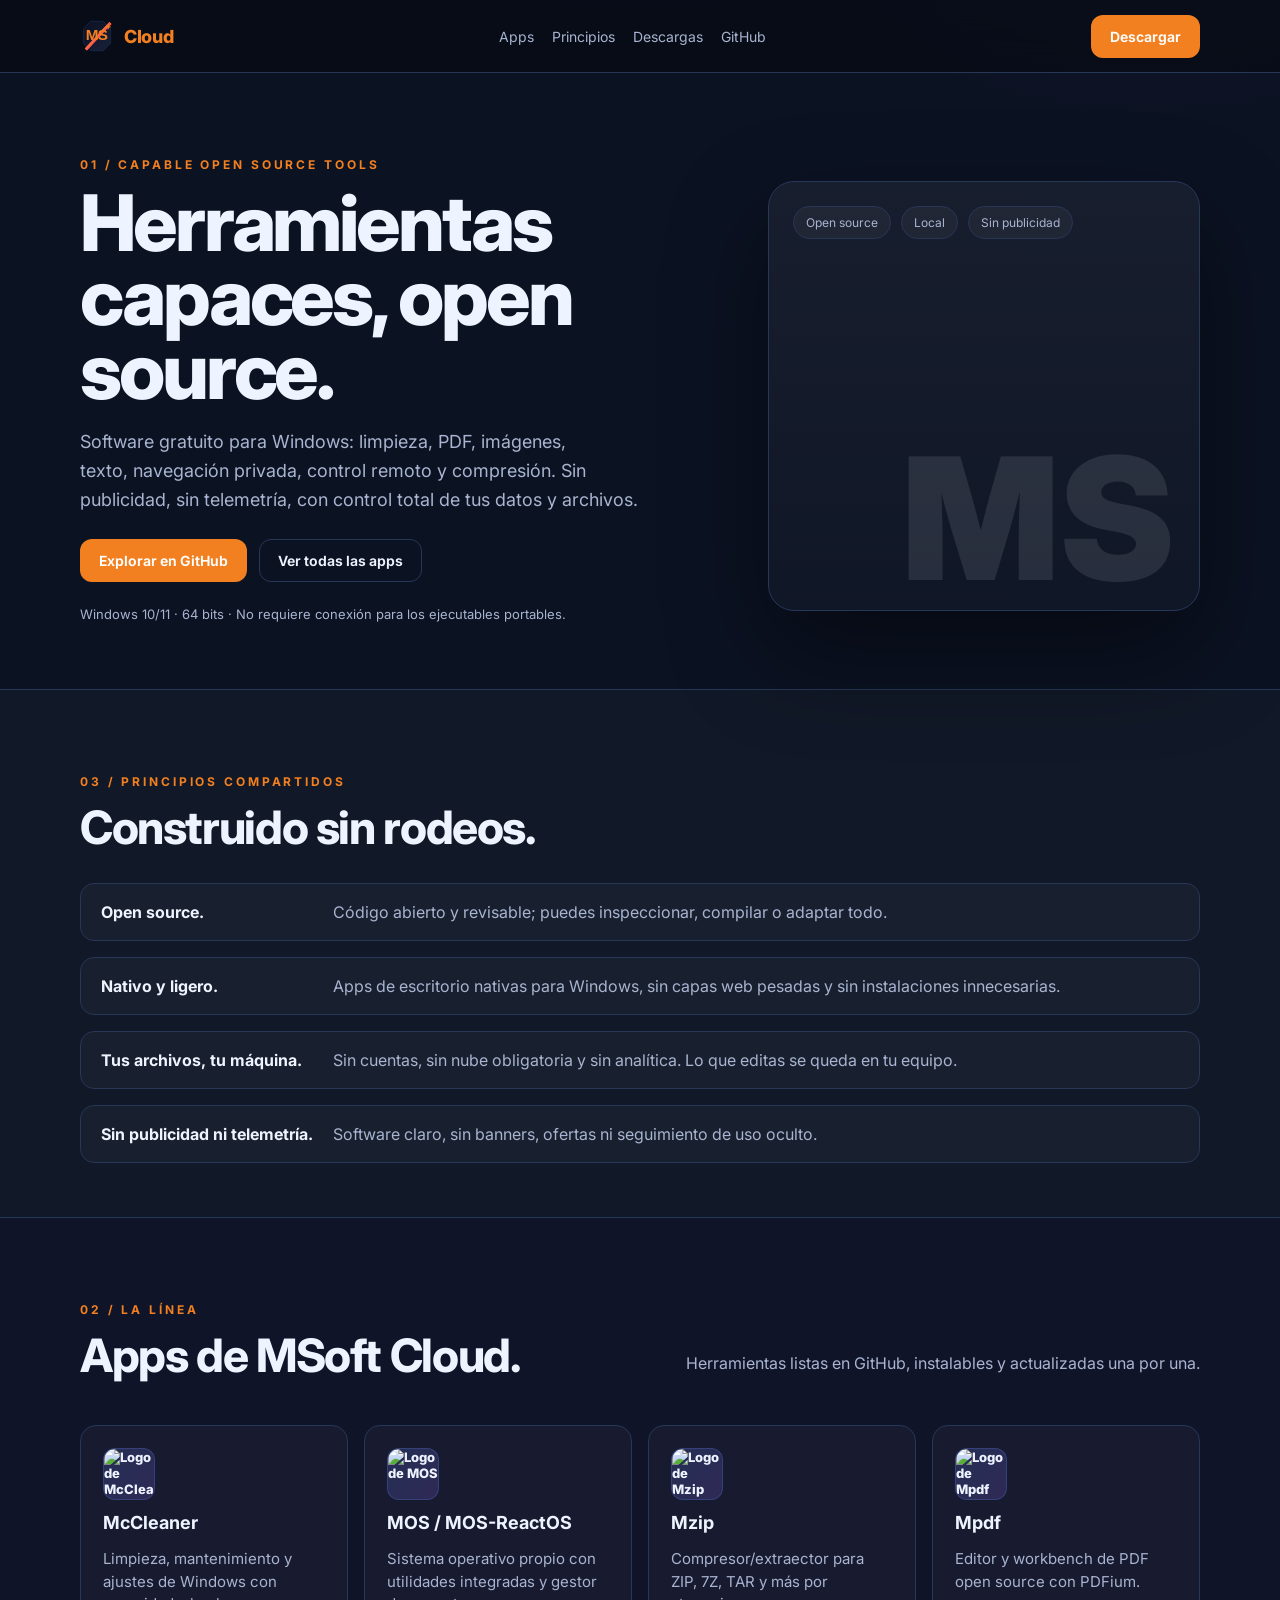
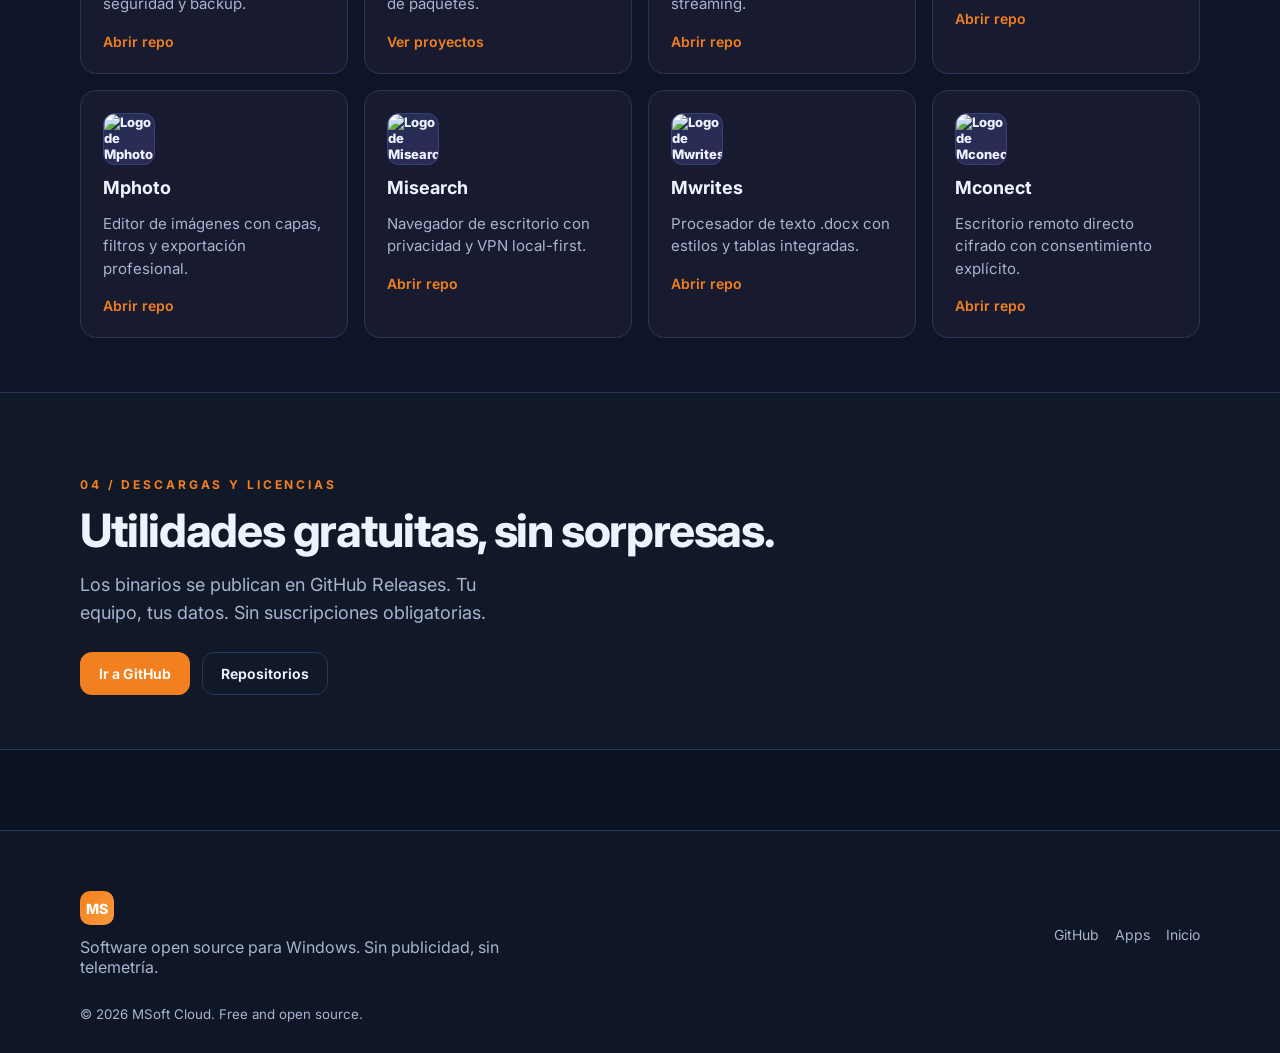
==== index.html @ b8ab7a02 "feat: renombrar marca a MSoft Cloud" ====
﻿<!doctype html>
<html lang="es">
<head>
  <meta charset="utf-8">
  <meta name="viewport" content="width=device-width, initial-scale=1">
  <title>MSoft Cloud — Utilidades open source para Windows</title>
  <meta name="description" content="Suite de herramientas gratuitas y open source para Windows: limpieza, edición de PDF/imágenes/texto, navegación privada, remoto y más.">
  <meta name="theme-color" content="#070b14">
  <link rel="icon" href="assets/img/favicon.svg" type="image/svg+xml">
  <link rel="preconnect" href="https://fonts.googleapis.com">
  <link rel="preconnect" href="https://fonts.gstatic.com" crossorigin>
  <link href="https://fonts.googleapis.com/css2?family=Inter:wght@400;500;600;700&display=swap" rel="stylesheet">
  <link rel="stylesheet" href="assets/css/styles.css">
</head>
<body>
  <a href="#contenido" class="skip-link">Saltar al contenido</a>

  <header class="site-header" id="site-header">
    <div class="container header-inner">
      <a class="brand" href="#top" aria-label="MSoft Cloud, inicio">
        <img src="assets/img/logo.svg" alt="MSoft Cloud" width="34" height="34">
        <span class="brand-name">Cloud</span>
      </a>
      <nav class="main-nav" aria-label="Secciones">
        <a href="#apps">Apps</a>
        <a href="#principles">Principios</a>
        <a href="#descargas">Descargas</a>
        <a href="#github">GitHub</a>
      </nav>
      <a class="btn btn-primary" href="#descargas">Descargar</a>
    </div>
  </header>

  <main id="contenido">
    <section class="hero section" id="top">
      <div class="container hero-grid">
        <div class="hero-copy">
          <p class="eyebrow">01 / Capable open source tools</p>
          <h1>Herramientas capaces, open source.</h1>
          <p class="lede">
            Software gratuito para Windows: limpieza, PDF, imágenes, texto, navegación privada, control remoto y compresión.
            Sin publicidad, sin telemetría, con control total de tus datos y archivos.
          </p>
          <div class="hero-actions">
            <a class="btn btn-primary" href="https://github.com/montyxace-sys" target="_blank" rel="noopener">Explorar en GitHub</a>
            <a class="btn btn-ghost" href="#apps">Ver todas las apps</a>
          </div>
          <p class="hero-meta">Windows 10/11 · 64 bits · No requiere conexión para los ejecutables portables.</p>
        </div>
        <div class="hero-visual" aria-hidden="true">
          <div class="hero-panel">
            <div class="hero-row">
              <span class="hero-chip">Open source</span>
              <span class="hero-chip">Local</span>
              <span class="hero-chip">Sin publicidad</span>
            </div>
            <div class="hero-monogram">MS</div>
          </div>
        </div>
      </div>
    </section>

    <section class="section section-dark" id="principles">
      <div class="container">
        <p class="eyebrow">03 / Principios compartidos</p>
        <h2>Construido sin rodeos.</h2>
        <ul class="principles">
          <li>
            <strong>Open source.</strong>
            <span>Código abierto y revisable; puedes inspeccionar, compilar o adaptar todo.</span>
          </li>
          <li>
            <strong>Nativo y ligero.</strong>
            <span>Apps de escritorio nativas para Windows, sin capas web pesadas y sin instalaciones innecesarias.</span>
          </li>
          <li>
            <strong>Tus archivos, tu máquina.</strong>
            <span>Sin cuentas, sin nube obligatoria y sin analítica. Lo que editas se queda en tu equipo.</span>
          </li>
          <li>
            <strong>Sin publicidad ni telemetría.</strong>
            <span>Software claro, sin banners, ofertas ni seguimiento de uso oculto.</span>
          </li>
        </ul>
      </div>
    </section>

    <section class="section section-apps" id="apps">
      <div class="container">
        <p class="eyebrow">02 / La línea</p>
        <div class="title-row">
          <h2>Apps de MSoft Cloud.</h2>
          <p>Herramientas listas en GitHub, instalables y actualizadas una por una.</p>
        </div>

        <div class="app-grid">
          <article class="app">
            <img class="app-icon" src="assets/img/apps/mcleaner.svg" alt="Logo de McCleaner" width="52" height="52">
            <h3>McCleaner</h3>
            <p>Limpieza, mantenimiento y ajustes de Windows con seguridad y backup.</p>
            <a class="app-link" href="https://github.com/montyxace-sys/McCleaner">Abrir repo</a>
          </article>
          <article class="app">
            <img class="app-icon" src="assets/img/apps/mos.svg" alt="Logo de MOS" width="52" height="52">
            <h3>MOS / MOS-ReactOS</h3>
            <p>Sistema operativo propio con utilidades integradas y gestor de paquetes.</p>
            <a class="app-link" href="https://github.com/montyxace-sys">Ver proyectos</a>
          </article>
          <article class="app">
            <img class="app-icon" src="assets/img/apps/mzip.svg" alt="Logo de Mzip" width="52" height="52">
            <h3>Mzip</h3>
            <p>Compresor/extraector para ZIP, 7Z, TAR y más por streaming.</p>
            <a class="app-link" href="https://github.com/montyxace-sys/Mzip">Abrir repo</a>
          </article>
          <article class="app">
            <img class="app-icon" src="assets/img/apps/mpdf.svg" alt="Logo de Mpdf" width="52" height="52">
            <h3>Mpdf</h3>
            <p>Editor y workbench de PDF open source con PDFium.</p>
            <a class="app-link" href="https://github.com/montyxace-sys/Mpdf">Abrir repo</a>
          </article>
          <article class="app">
            <img class="app-icon" src="assets/img/apps/mphoto.svg" alt="Logo de Mphoto" width="52" height="52">
            <h3>Mphoto</h3>
            <p>Editor de imágenes con capas, filtros y exportación profesional.</p>
            <a class="app-link" href="https://github.com/montyxace-sys/Mphoto">Abrir repo</a>
          </article>
          <article class="app">
            <img class="app-icon" src="assets/img/apps/misearch.svg" alt="Logo de Misearch" width="52" height="52">
            <h3>Misearch</h3>
            <p>Navegador de escritorio con privacidad y VPN local-first.</p>
            <a class="app-link" href="https://github.com/montyxace-sys/Misearch">Abrir repo</a>
          </article>
          <article class="app">
            <img class="app-icon" src="assets/img/apps/mwrites.svg" alt="Logo de Mwrites" width="52" height="52">
            <h3>Mwrites</h3>
            <p>Procesador de texto .docx con estilos y tablas integradas.</p>
            <a class="app-link" href="https://github.com/montyxace-sys/Mwrites">Abrir repo</a>
          </article>
          <article class="app">
            <img class="app-icon" src="assets/img/apps/mconect.svg" alt="Logo de Mconect" width="52" height="52">
            <h3>Mconect</h3>
            <p>Escritorio remoto directo cifrado con consentimiento explícito.</p>
            <a class="app-link" href="https://github.com/montyxace-sys/Mconect">Abrir repo</a>
          </article>
        </div>
      </div>
    </section>

    <section class="section section-dark" id="descargas">
      <div class="container">
        <p class="eyebrow">04 / Descargas y licencias</p>
        <h2>Utilidades gratuitas, sin sorpresas.</h2>
        <p class="lede">Los binarios se publican en GitHub Releases. Tu equipo, tus datos. Sin suscripciones obligatorias.</p>
        <div class="hero-actions">
          <a class="btn btn-primary" href="https://github.com/montyxace-sys" target="_blank" rel="noopener">Ir a GitHub</a>
          <a class="btn btn-ghost" href="https://github.com/montyxace-sys?tab=repositories" target="_blank" rel="noopener">Repositorios</a>
        </div>
      </div>
    </section>
  </main>

  <footer class="site-footer">
    <div class="container footer-grid">
      <div>
        <span class="brand-mark">MS</span>
        <p>Software open source para Windows. Sin publicidad, sin telemetría.</p>
      </div>
      <div class="footer-links">
        <a href="https://github.com/montyxace-sys" target="_blank" rel="noopener">GitHub</a>
        <a href="#apps">Apps</a>
        <a href="#top">Inicio</a>
      </div>
    </div>
    <div class="container footer-foot">
      <small>&copy; 2026 MSoft Cloud. Free and open source.</small>
    </div>
  </footer>

  <script src="assets/js/app.js"></script>
</body>
</html>
---- assets/css/styles.css ----
:root {
  --bg: #0b1222;
  --bg-soft: #0f1b36;
  --panel: #142541;
  --panel-2: #192c4f;
  --line: #263758;
  --text: #eef4ff;
  --muted: #a8b4d0;
  --accent: #F38020;
  --accent-2: #f89a3b;
  --ok: #7cf0b4;
}

* { box-sizing: border-box; }
html { scroll-behavior: smooth; }
body {
  margin: 0;
  font-family: Inter, system-ui, -apple-system, Segoe UI, Roboto, sans-serif;
  color: var(--text);
  background: radial-gradient(900px 500px at 50% -10%, rgba(91,140,255,.12), transparent 60%),
              radial-gradient(700px 450px at 90% -5%, rgba(155,107,255,.10), transparent 55%),
              var(--bg);
  -webkit-font-smoothing: antialiased;
  text-rendering: optimizeLegibility;
}

.container { width: min(1120px, calc(100% - 40px)); margin: 0 auto; }

.skip-link {
  position: absolute; left: 0; top: -100px;
  background: #fff; color: #000; padding: 10px 12px;
}
.skip-link:focus { top: 10px; }

.site-header {
  position: sticky; top: 0; z-index: 50;
  backdrop-filter: blur(18px);
  background: rgba(7,11,20,.75);
  border-bottom: 1px solid var(--line);
}
.header-inner {
  display: flex; align-items: center; justify-content: space-between;
  gap: 18px; height: 72px;
}
.brand { display: flex; align-items: center; gap: 10px; text-decoration: none; color: var(--text); font-weight: 800; font-size: 18px; }
.brand-mark {
  width: 34px; height: 34px; border-radius: 10px;
  background: linear-gradient(135deg, var(--accent), var(--accent-2));
  color: #fff; display: grid; place-items: center; font-size: 14px; font-weight: 800;
}
.brand-name { color: var(--accent); font-weight: 800; letter-spacing: -.02em; }
.main-nav { display: flex; gap: 18px; flex-wrap: wrap; }
.main-nav a { color: var(--muted); font-size: 14px; text-decoration: none; }
.main-nav a:hover { color: var(--text); }

main { padding-bottom: 80px; }
.section { padding: 84px 0 54px; }
.section-dark { background: rgba(255,255,255,.022); border-block: 1px solid var(--line); }
.section-apps { background: rgba(155,107,255,.03); }

.eyebrow { color: var(--accent); font-size: 12px; letter-spacing: .24em; text-transform: uppercase; font-weight: 700; margin: 0 0 14px; }
h1 { font-size: clamp(42px, 7vw, 78px); line-height: .95; margin: 0 0 20px; letter-spacing: -.04em; font-weight: 800; }
h2 { font-size: clamp(28px, 4vw, 46px); line-height: 1.05; margin: 0 0 16px; letter-spacing: -.03em; font-weight: 750; }
h3 { font-size: 18px; margin: 12px 0 6px; font-weight: 700; }
.lede { color: var(--muted); font-size: 18px; line-height: 1.6; max-width: 62ch; margin: 0 0 24px; text-wrap: balance; }

.hero-grid { display: grid; grid-template-columns: 1.2fr .8fr; gap: 40px; align-items: center; }
@media (max-width: 920px) { .hero-grid { grid-template-columns: 1fr; } }

.hero-actions { display: flex; gap: 12px; flex-wrap: wrap; }
.hero-meta { color: var(--muted); font-size: 13px; margin-top: 24px; }

.btn {
  display: inline-flex; align-items: center; justify-content: center;
  background: var(--accent); color: #fff; text-decoration: none;
  border-radius: 12px; padding: 12px 18px; font-weight: 650; font-size: 14px;
  border: 1px solid transparent; transition: transform .1s, background .2s;
}
.btn:hover { transform: translateY(-1px); background: #6b95ff; }
.btn-ghost { background: transparent; border-color: var(--line); color: var(--text); }
.btn-ghost:hover { background: rgba(255,255,255,.04); }

.hero-visual { display: grid; place-items: center; }
.hero-panel {
  width: 100%; aspect-ratio: 4/5; max-height: 430px; border-radius: 26px;
  background: linear-gradient(180deg, rgba(255,255,255,.05), rgba(255,255,255,.02));
  border: 1px solid var(--line); padding: 24px;
  display: flex; flex-direction: column; justify-content: space-between;
  box-shadow: 0 40px 100px rgba(0,0,0,.45);
}
.hero-row { display: flex; gap: 10px; flex-wrap: wrap; }
.hero-chip {
  padding: 8px 12px; border-radius: 999px; font-size: 12px; color: var(--muted);
  background: rgba(255,255,255,.04); border: 1px solid var(--line);
}
.hero-monogram { font-size: 170px; font-weight: 900; line-height: .8; opacity: .10; align-self: end; }

.principles { list-style: none; padding: 0; margin: 32px 0 0; display: grid; gap: 16px; }
.principles li {
  display: grid; grid-template-columns: 220px 1fr; gap: 12px;
  padding: 18px 20px; border-radius: 14px;
  background: rgba(255,255,255,.03); border: 1px solid var(--line);
}
.principles li strong { color: var(--text); }
.principles li span { color: var(--muted); }
@media (max-width: 640px) { .principles li { grid-template-columns: 1fr; } }

.title-row { display: flex; align-items: center; justify-content: space-between; gap: 20px; margin-bottom: 20px; flex-wrap: wrap; }
.title-row p { color: var(--muted); }

.app-grid { display: grid; grid-template-columns: repeat(auto-fit, minmax(260px, 1fr)); gap: 16px; margin-top: 30px; }
.app {
  background: rgba(255,255,255,.03); border: 1px solid var(--line);
  border-radius: 16px; padding: 22px; transition: transform .15s, border-color .2s, background .2s;
}
.app:hover { transform: translateY(-2px); border-color: rgba(91,140,255,.4); background: rgba(255,255,255,.05); }
.app-icon {
  width: 52px; height: 52px; border-radius: 12px;
  background: linear-gradient(135deg, rgba(91,140,255,.18), rgba(155,107,255,.18));
  border: 1px solid rgba(91,140,255,.22); color: var(--text);
  display: grid; place-items: center; font-weight: 800; font-size: 13px;
  object-fit: contain;
}
.app p { color: var(--muted); font-size: 15px; line-height: 1.5; }
.app-link { color: var(--accent); text-decoration: none; font-size: 14px; font-weight: 600; }
.app-link:hover { text-decoration: underline; }

.site-footer { padding: 60px 0 30px; border-top: 1px solid var(--line); background: rgba(255,255,255,.015); }
.footer-grid { display: flex; align-items: center; justify-content: space-between; gap: 20px; flex-wrap: wrap; }
.footer-grid p { color: var(--muted); max-width: 46ch; margin: 12px 0 0; }
.footer-links { display: flex; gap: 16px; }
.footer-links a { color: var(--muted); text-decoration: none; font-size: 14px; }
.footer-links a:hover { color: var(--text); }
.footer-foot { margin-top: 26px; color: var(--muted); }

@media (max-width: 760px) {
  .section { padding: 56px 0 36px; }
  h1 { font-size: 40px; }
  .hero-monogram { font-size: 110px; }
}
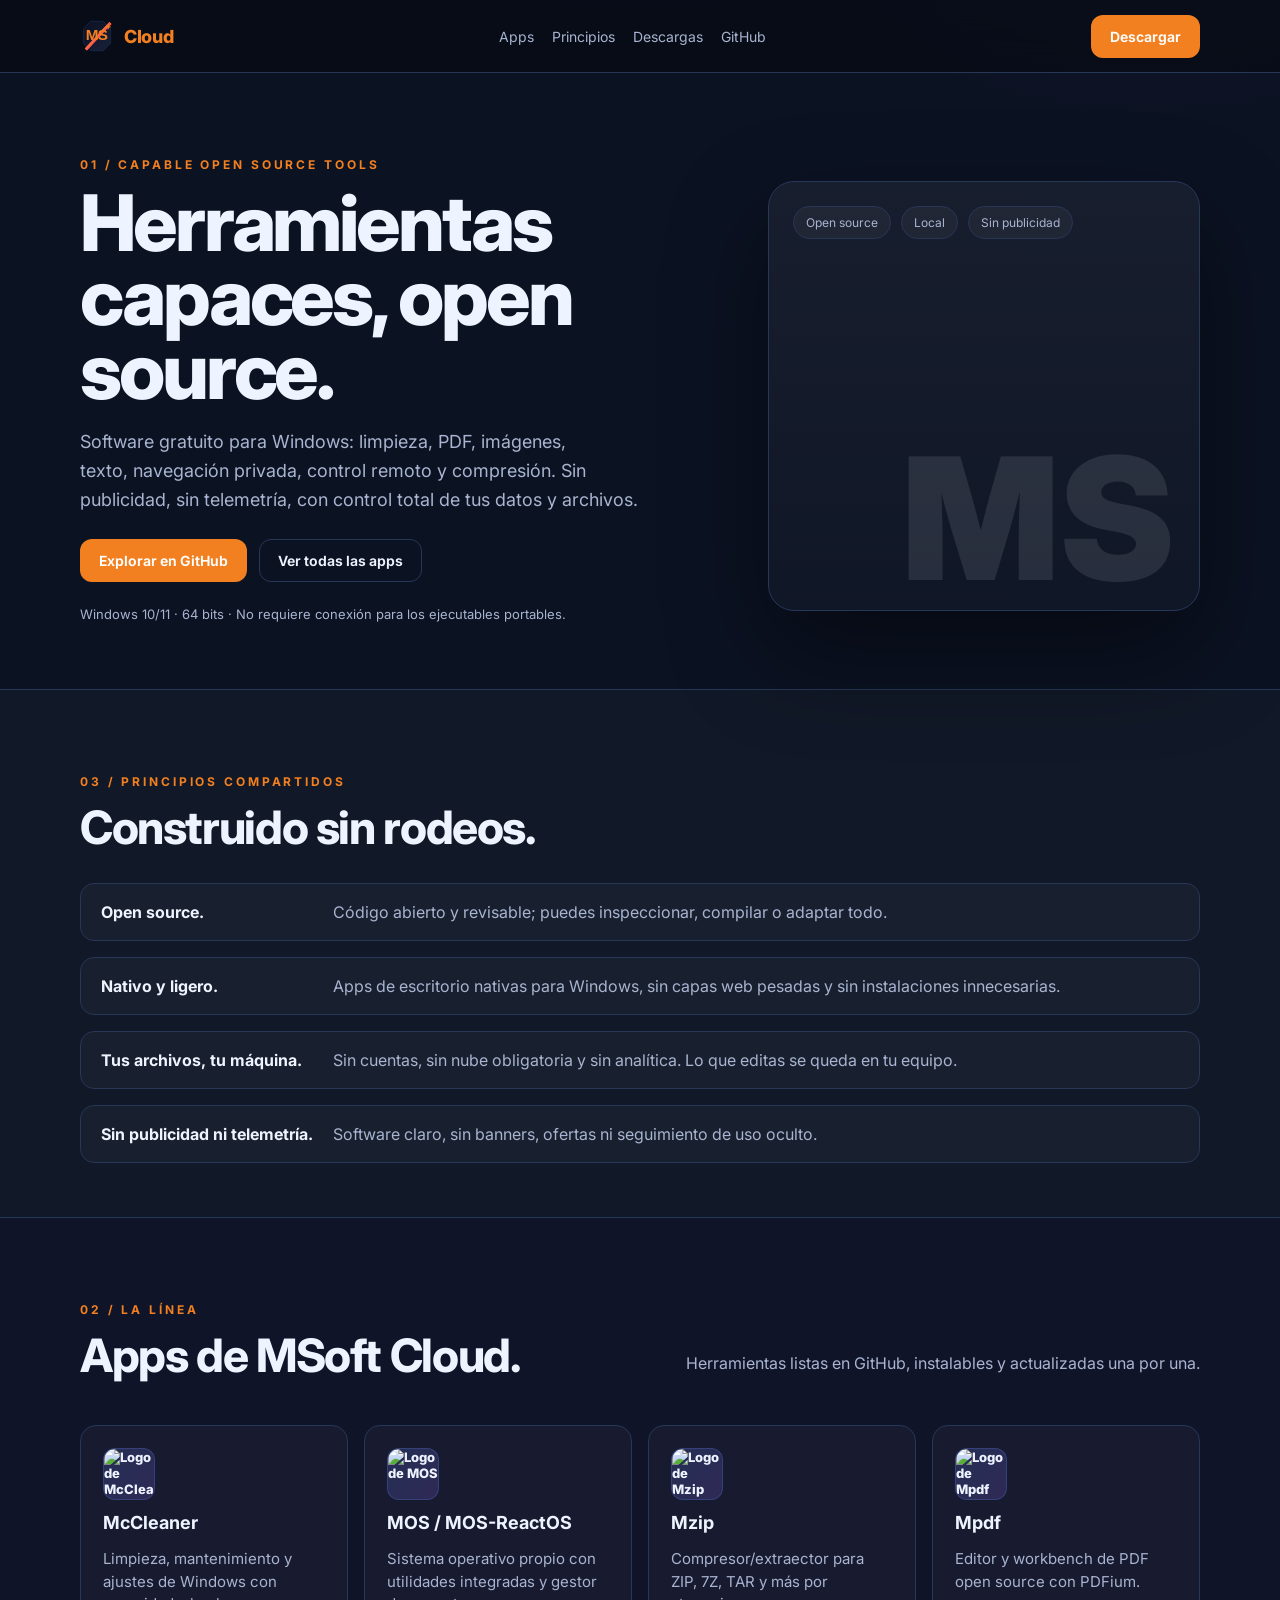
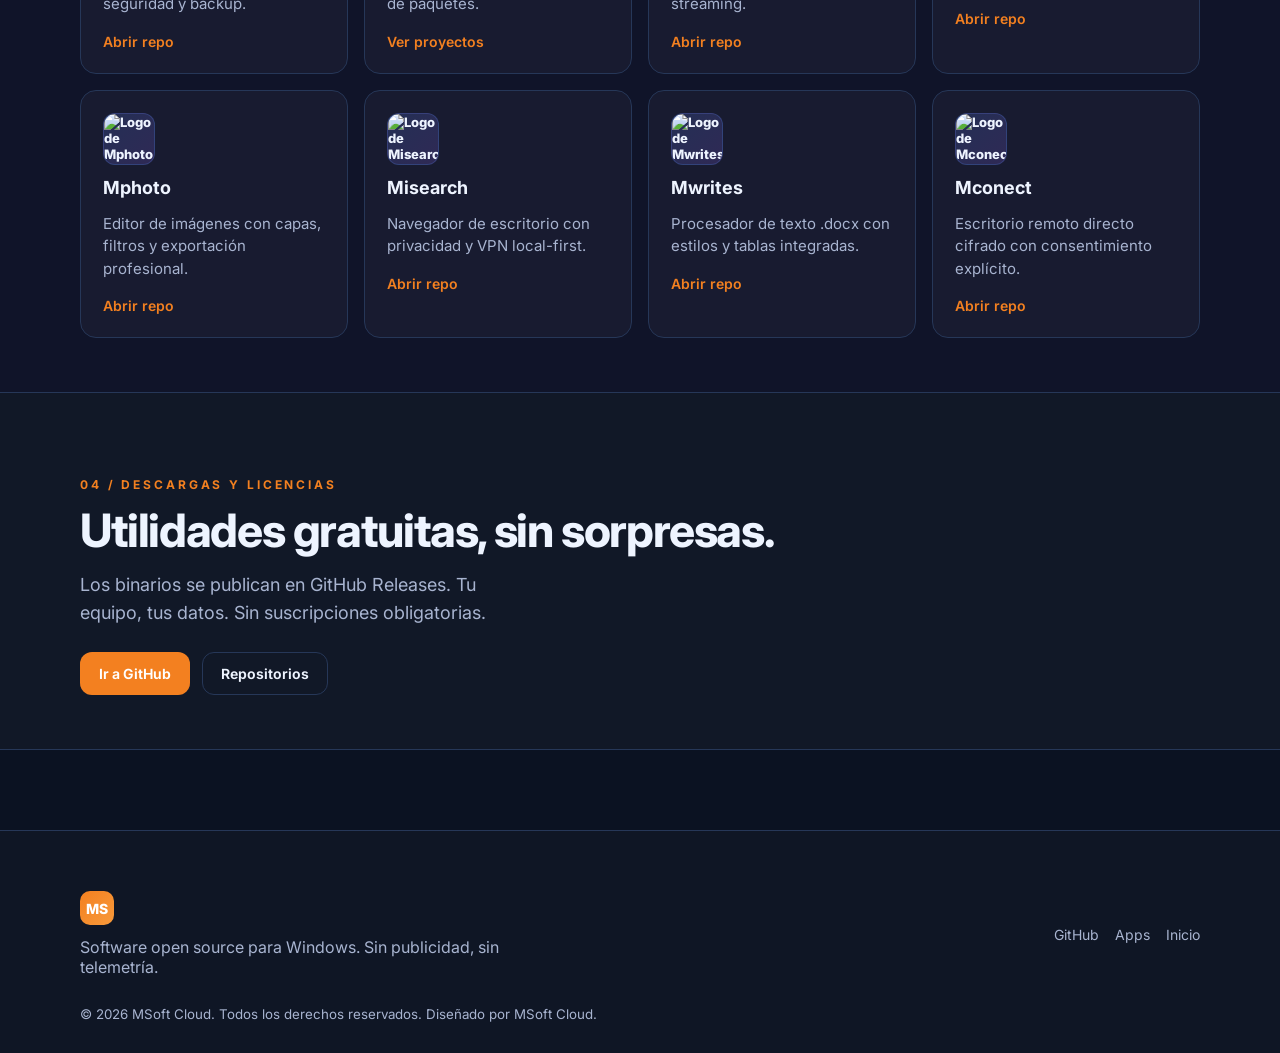
==== commit 213591a2: "feat: añadir copyright y autoria en el footer" ====
--- a/index.html
+++ b/index.html
@@ -172,7 +172,7 @@
       </div>
     </div>
     <div class="container footer-foot">
-      <small>&copy; 2026 MSoft Cloud. Free and open source.</small>
+      <small>&copy; 2026 MSoft Cloud. Todos los derechos reservados. Diseñado por MSoft Cloud.</small>
     </div>
   </footer>
 
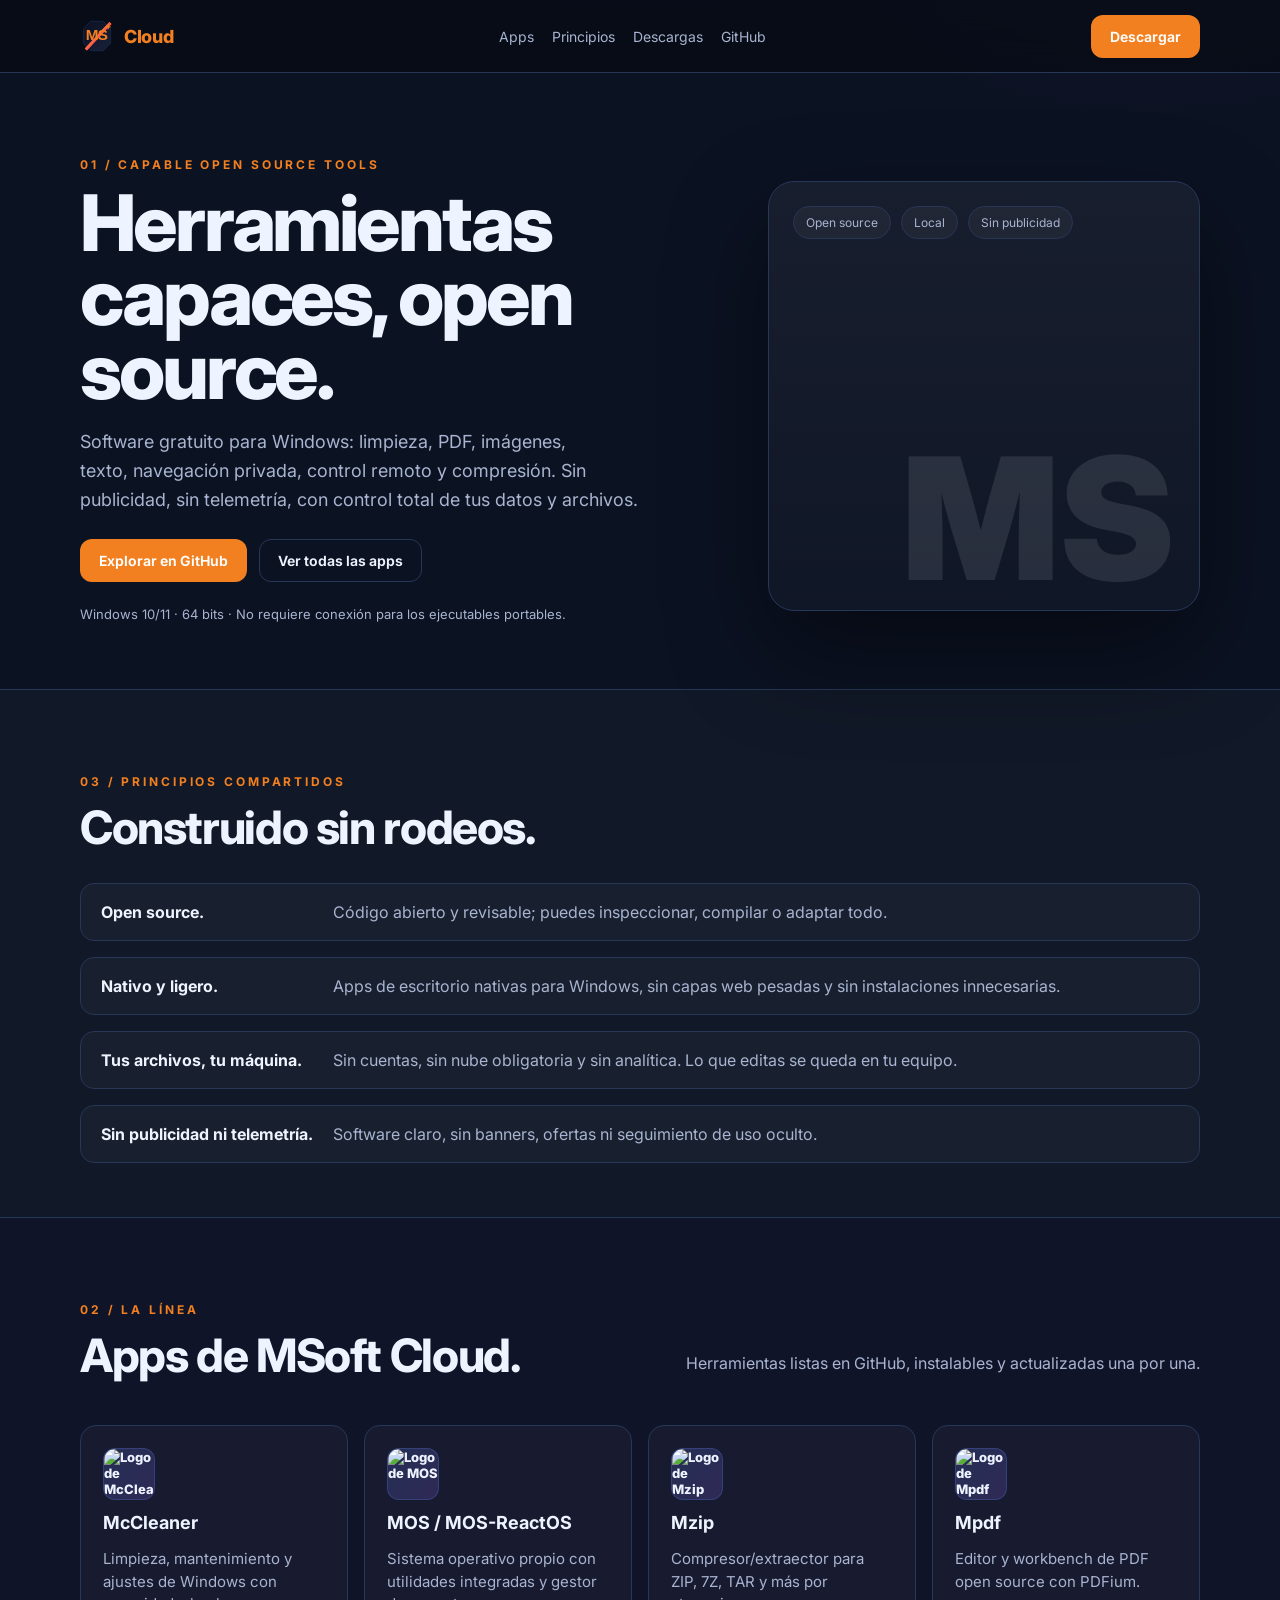
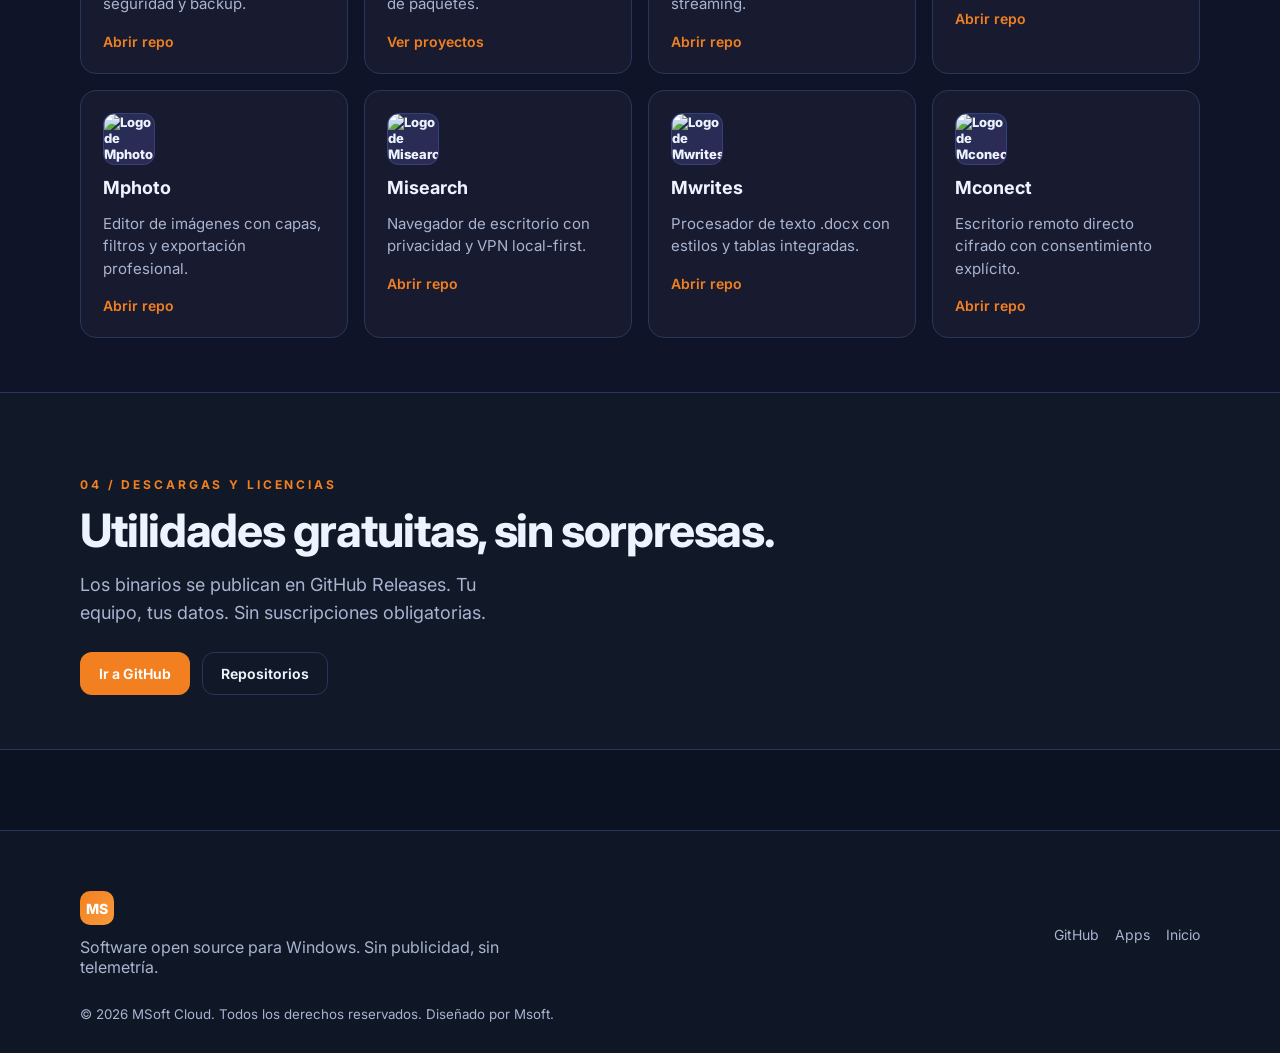
==== commit 387d67f5: "fix: firma de diseno por Msoft" ====
--- a/index.html
+++ b/index.html
@@ -172,7 +172,7 @@
       </div>
     </div>
     <div class="container footer-foot">
-      <small>&copy; 2026 MSoft Cloud. Todos los derechos reservados. Diseñado por MSoft Cloud.</small>
+      <small>&copy; 2026 MSoft Cloud. Todos los derechos reservados. Diseñado por Msoft.</small>
     </div>
   </footer>
 
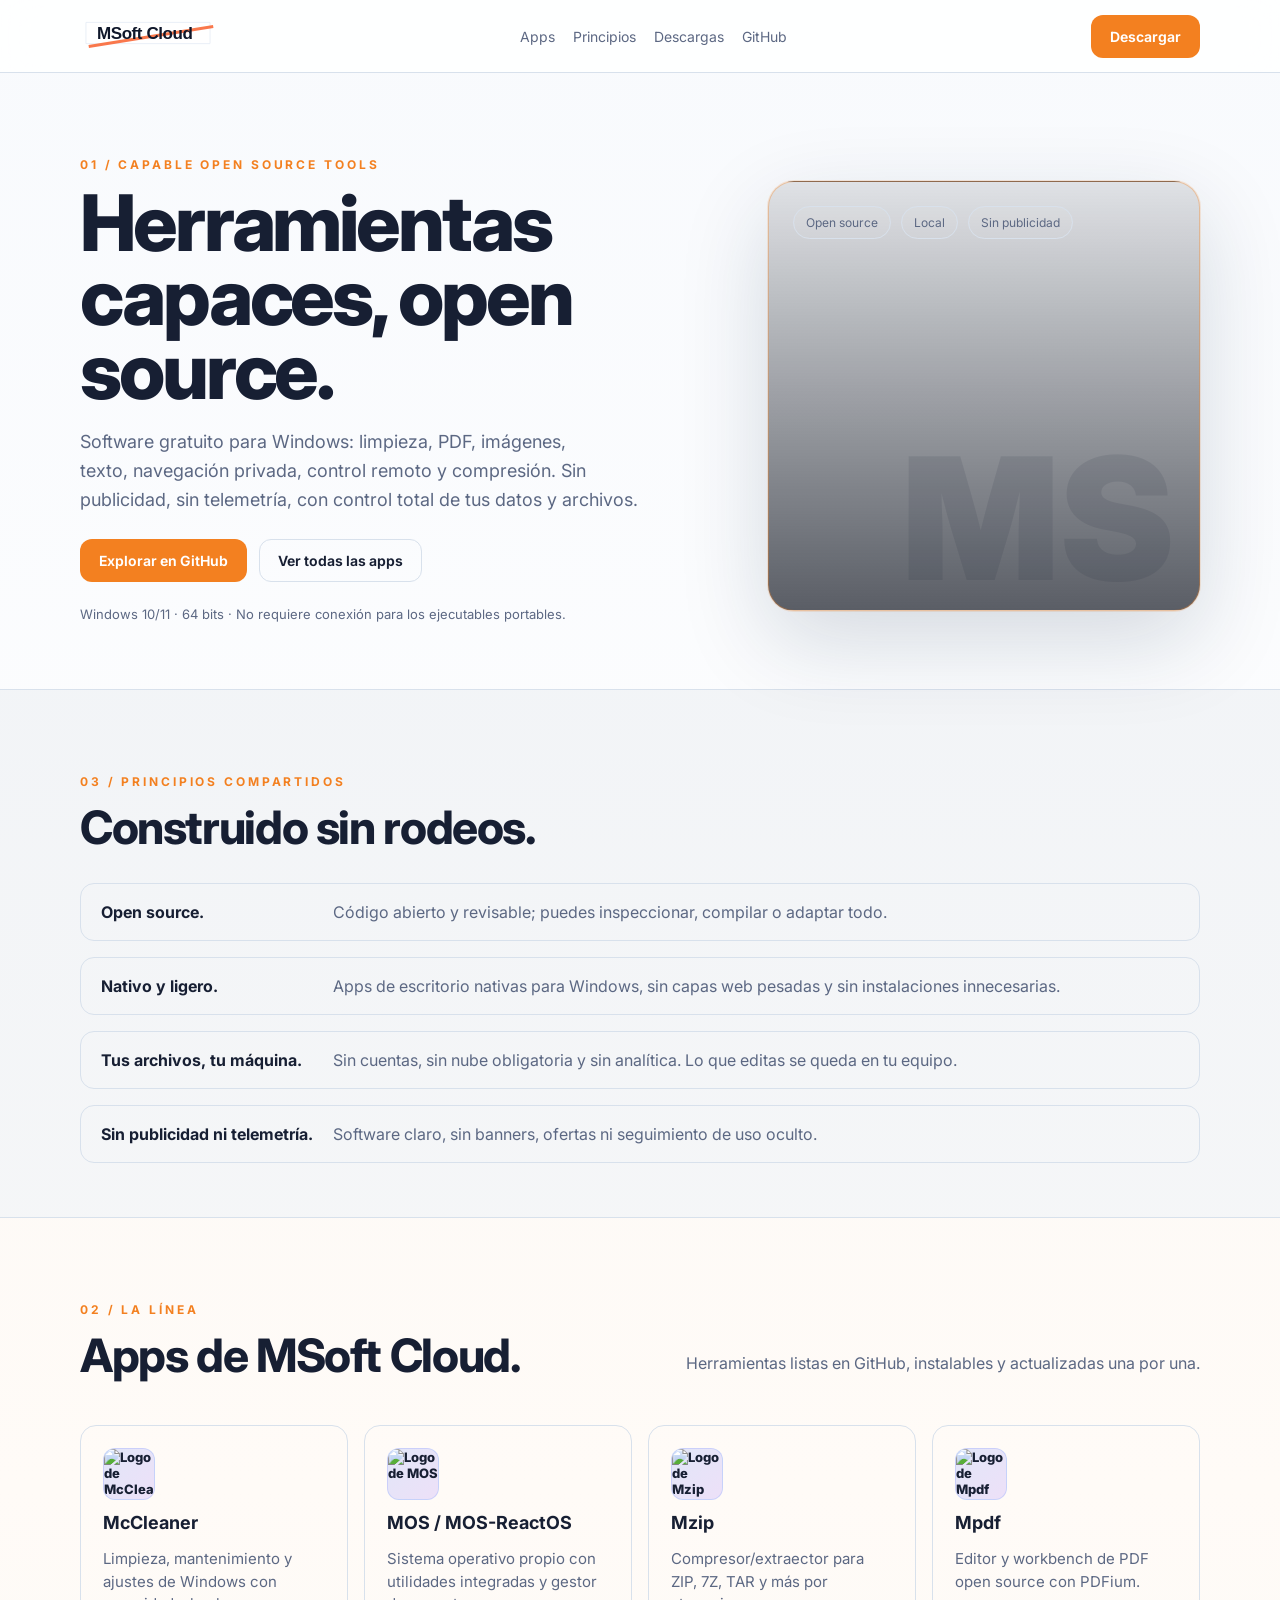
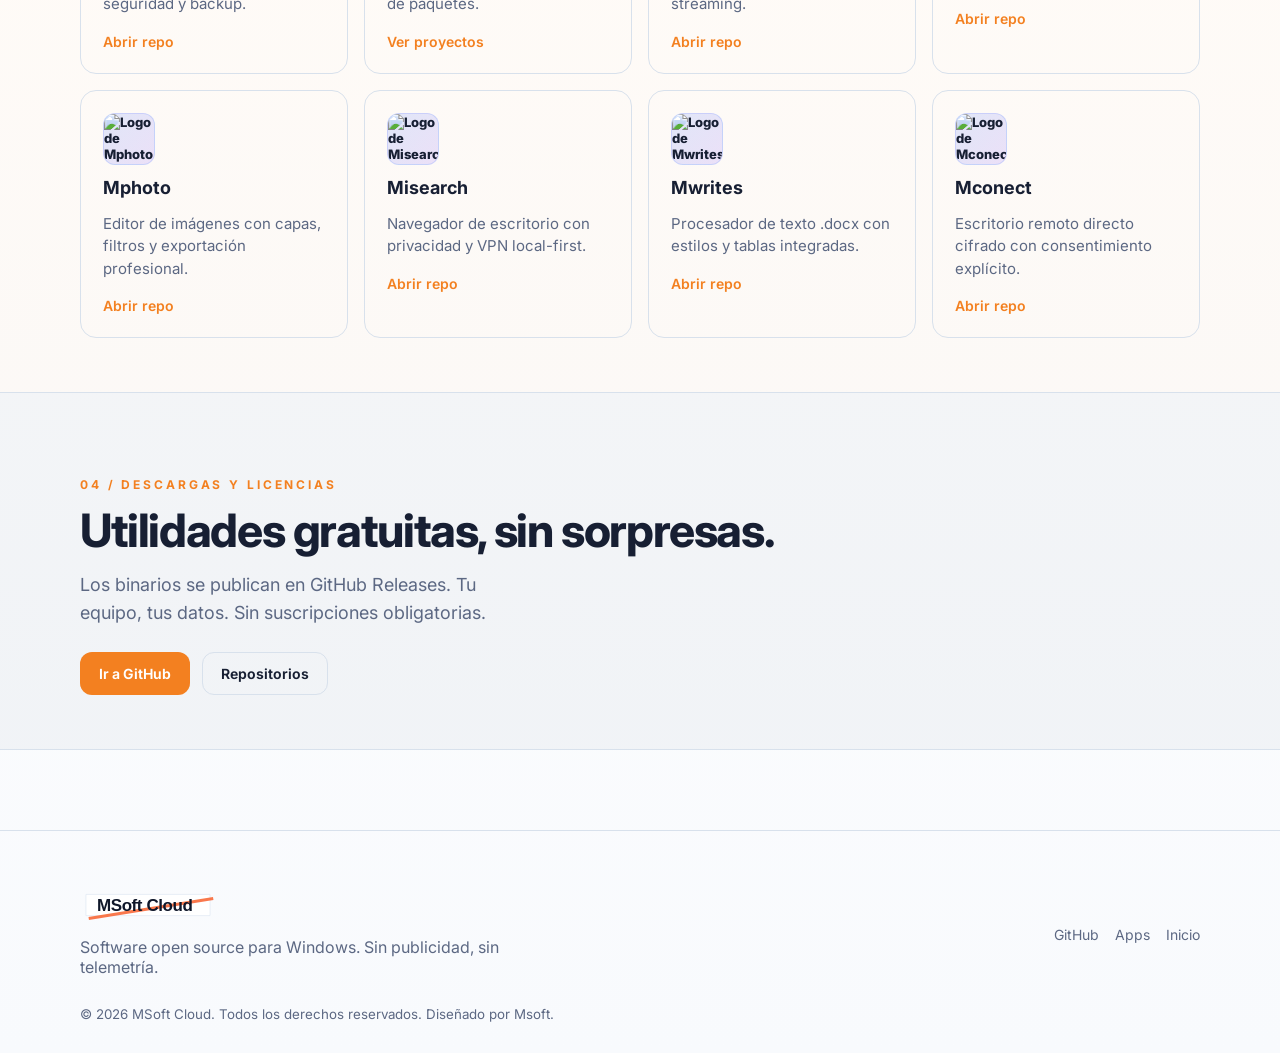
==== commit 639c3f07: "feat: wordmark MSoft Cloud en header y footer" ====
--- a/index.html
+++ b/index.html
@@ -18,8 +18,7 @@
   <header class="site-header" id="site-header">
     <div class="container header-inner">
       <a class="brand" href="#top" aria-label="MSoft Cloud, inicio">
-        <img src="assets/img/logo.svg" alt="MSoft Cloud" width="34" height="34">
-        <span class="brand-name">Cloud</span>
+        <img class="brand-logo" src="assets/img/logo.svg" alt="MSoft Cloud" height="34">
       </a>
       <nav class="main-nav" aria-label="Secciones">
         <a href="#apps">Apps</a>
@@ -162,7 +161,7 @@
   <footer class="site-footer">
     <div class="container footer-grid">
       <div>
-        <span class="brand-mark">MS</span>
+        <img class="brand-logo" src="assets/img/logo.svg" alt="MSoft Cloud" height="24">
         <p>Software open source para Windows. Sin publicidad, sin telemetría.</p>
       </div>
       <div class="footer-links">
--- a/assets/css/styles.css
+++ b/assets/css/styles.css
@@ -1,14 +1,14 @@
 :root {
-  --bg: #0b1222;
-  --bg-soft: #0f1b36;
-  --panel: #142541;
-  --panel-2: #192c4f;
-  --line: #263758;
-  --text: #eef4ff;
-  --muted: #a8b4d0;
+  --bg: #ffffff;
+  --bg-soft: #f7fafc;
+  --panel: #ffffff;
+  --panel-2: #f2f6fb;
+  --line: #d8e1ec;
+  --text: #171f33;
+  --muted: #5c6883;
   --accent: #F38020;
   --accent-2: #f89a3b;
-  --ok: #7cf0b4;
+  --ok: #1f8f58;
 }
 
 * { box-sizing: border-box; }
@@ -17,9 +17,7 @@
   margin: 0;
   font-family: Inter, system-ui, -apple-system, Segoe UI, Roboto, sans-serif;
   color: var(--text);
-  background: radial-gradient(900px 500px at 50% -10%, rgba(91,140,255,.12), transparent 60%),
-              radial-gradient(700px 450px at 90% -5%, rgba(155,107,255,.10), transparent 55%),
-              var(--bg);
+  background: linear-gradient(180deg, #f8fafd 0%, #ffffff 56%, #f8fafd 100%);
   -webkit-font-smoothing: antialiased;
   text-rendering: optimizeLegibility;
 }
@@ -35,7 +33,7 @@
 .site-header {
   position: sticky; top: 0; z-index: 50;
   backdrop-filter: blur(18px);
-  background: rgba(7,11,20,.75);
+  background: rgba(255,255,255,.85);
   border-bottom: 1px solid var(--line);
 }
 .header-inner {
@@ -43,11 +41,7 @@
   gap: 18px; height: 72px;
 }
 .brand { display: flex; align-items: center; gap: 10px; text-decoration: none; color: var(--text); font-weight: 800; font-size: 18px; }
-.brand-mark {
-  width: 34px; height: 34px; border-radius: 10px;
-  background: linear-gradient(135deg, var(--accent), var(--accent-2));
-  color: #fff; display: grid; place-items: center; font-size: 14px; font-weight: 800;
-}
+.brand-logo { height: 34px; width: auto; display:block; }
 .brand-name { color: var(--accent); font-weight: 800; letter-spacing: -.02em; }
 .main-nav { display: flex; gap: 18px; flex-wrap: wrap; }
 .main-nav a { color: var(--muted); font-size: 14px; text-decoration: none; }
@@ -55,8 +49,8 @@
 
 main { padding-bottom: 80px; }
 .section { padding: 84px 0 54px; }
-.section-dark { background: rgba(255,255,255,.022); border-block: 1px solid var(--line); }
-.section-apps { background: rgba(155,107,255,.03); }
+.section-dark { background: rgba(30,51,93,.038); border-block: 1px solid var(--line); }
+.section-apps { background: rgba(243,128,32,.035); }
 
 .eyebrow { color: var(--accent); font-size: 12px; letter-spacing: .24em; text-transform: uppercase; font-weight: 700; margin: 0 0 14px; }
 h1 { font-size: clamp(42px, 7vw, 78px); line-height: .95; margin: 0 0 20px; letter-spacing: -.04em; font-weight: 800; }
@@ -83,10 +77,12 @@
 .hero-visual { display: grid; place-items: center; }
 .hero-panel {
   width: 100%; aspect-ratio: 4/5; max-height: 430px; border-radius: 26px;
-  background: linear-gradient(180deg, rgba(255,255,255,.05), rgba(255,255,255,.02));
-  border: 1px solid var(--line); padding: 24px;
+  background: linear-gradient(180deg, rgba(4,9,20,.10), rgba(4,9,20,.65)), url("assets/img/hero.jpg") center/cover no-repeat;
+  border: 1px solid rgba(243,128,32,.35); padding: 24px;
   display: flex; flex-direction: column; justify-content: space-between;
-  box-shadow: 0 40px 100px rgba(0,0,0,.45);
+  box-shadow: 0 30px 90px rgba(15, 35, 70, .16), 0 0 0 1px rgba(243,128,32,.14);
+  position: relative;
+  overflow: hidden;
 }
 .hero-row { display: flex; gap: 10px; flex-wrap: wrap; }
 .hero-chip {
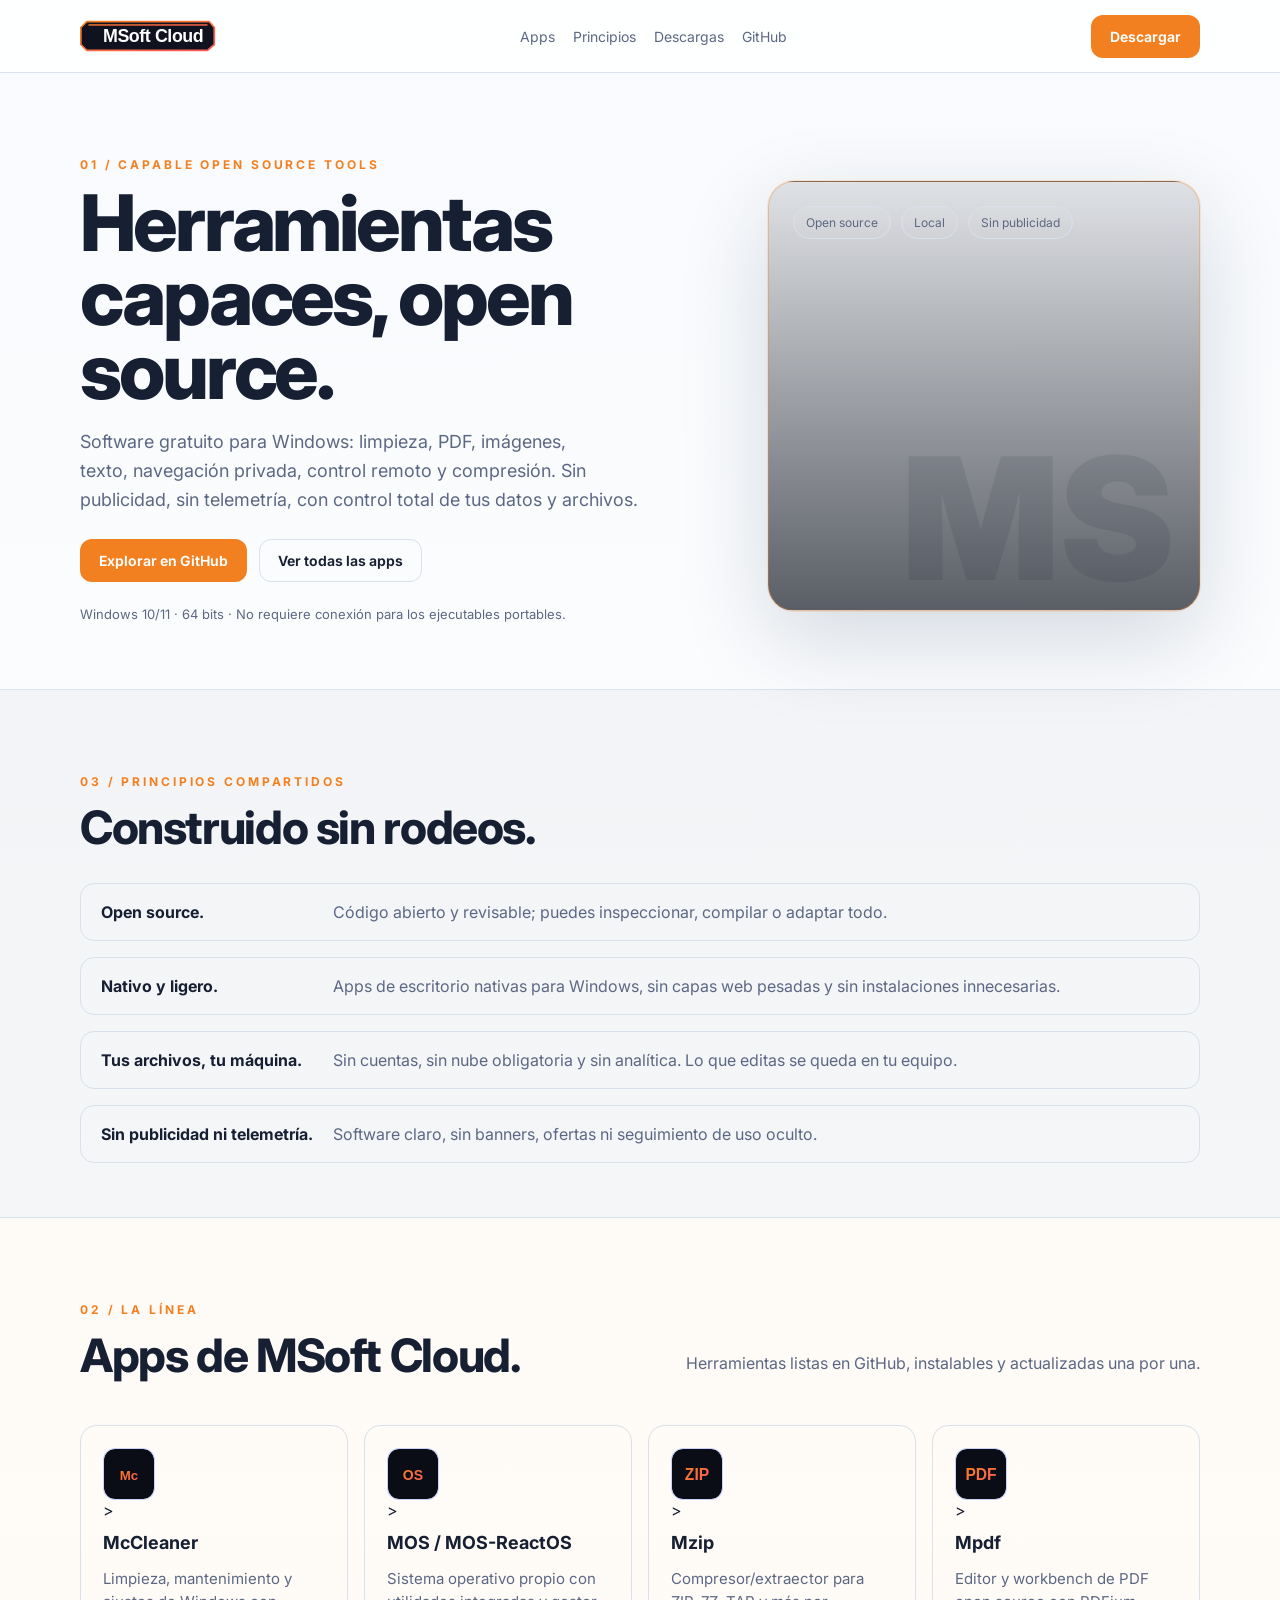
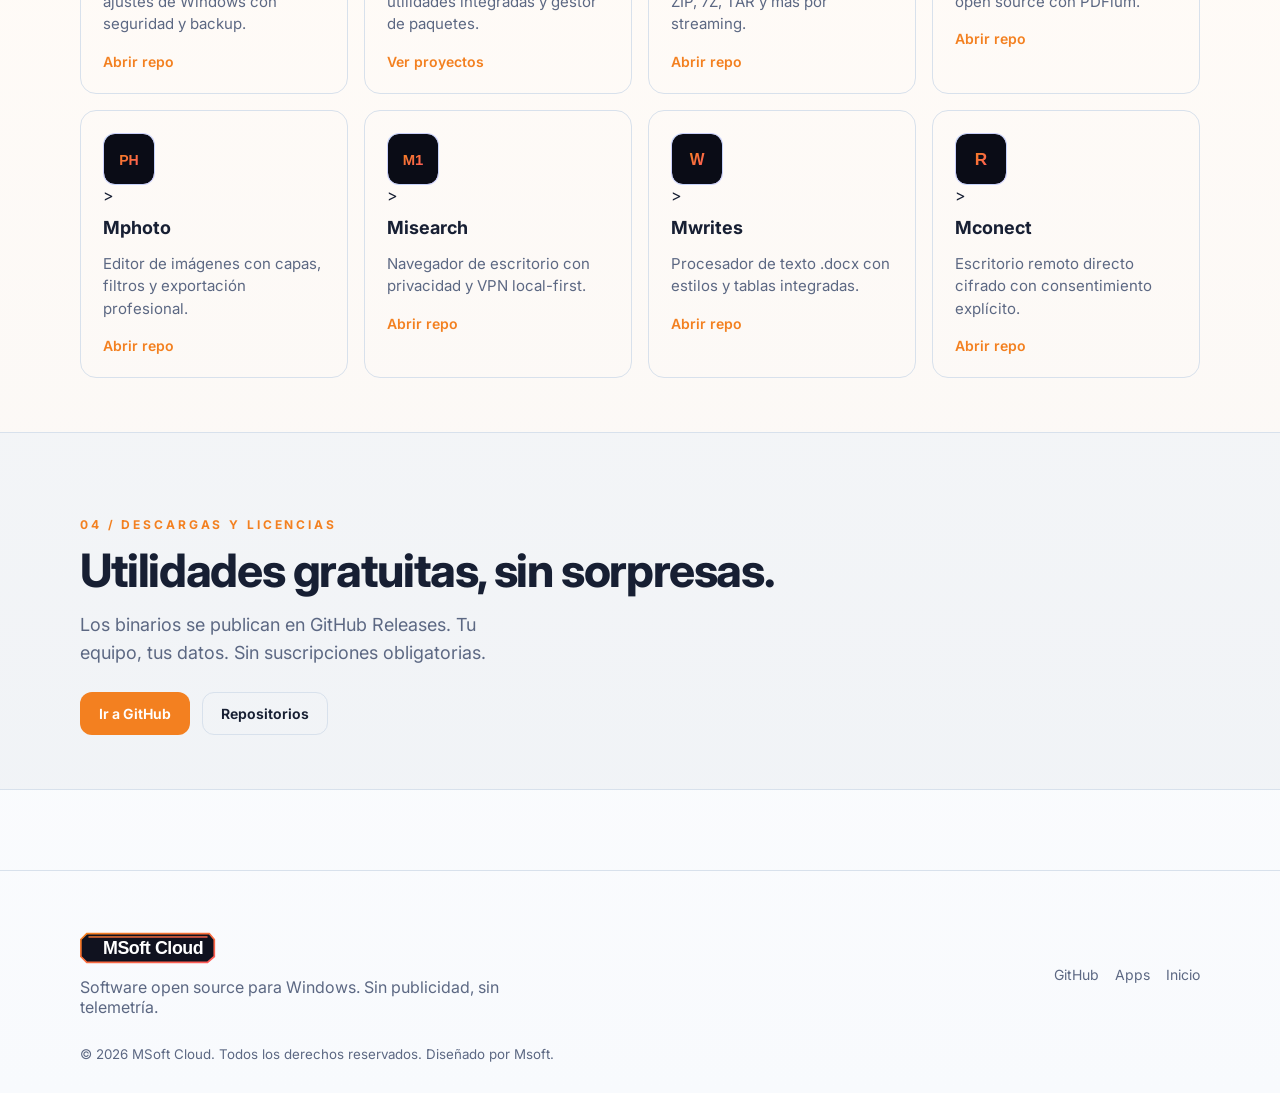
==== commit 19c1bfac: "feat: incrustar iconos de apps como data URI para garantizar visibilidad" ====
--- a/index.html
+++ b/index.html
@@ -6,7 +6,7 @@
   <title>MSoft Cloud — Utilidades open source para Windows</title>
   <meta name="description" content="Suite de herramientas gratuitas y open source para Windows: limpieza, edición de PDF/imágenes/texto, navegación privada, remoto y más.">
   <meta name="theme-color" content="#070b14">
-  <link rel="icon" href="assets/img/favicon.svg" type="image/svg+xml">
+  <link rel="icon" href="assets/img/favicon.svg?v=2" type="image/svg+xml">
   <link rel="preconnect" href="https://fonts.googleapis.com">
   <link rel="preconnect" href="https://fonts.gstatic.com" crossorigin>
   <link href="https://fonts.googleapis.com/css2?family=Inter:wght@400;500;600;700&display=swap" rel="stylesheet">
@@ -18,7 +18,7 @@
   <header class="site-header" id="site-header">
     <div class="container header-inner">
       <a class="brand" href="#top" aria-label="MSoft Cloud, inicio">
-        <img class="brand-logo" src="assets/img/logo.svg" alt="MSoft Cloud" height="34">
+        <img class="brand-logo" src="assets/img/logo.svg?v=2" alt="MSoft Cloud" height="34">
       </a>
       <nav class="main-nav" aria-label="Secciones">
         <a href="#apps">Apps</a>
@@ -94,49 +94,49 @@
 
         <div class="app-grid">
           <article class="app">
-            <img class="app-icon" src="assets/img/apps/mcleaner.svg" alt="Logo de McCleaner" width="52" height="52">
+            <img class="app-icon" src="[data-uri]" alt="Logo de McCleaner" width="52" height="52">>
             <h3>McCleaner</h3>
             <p>Limpieza, mantenimiento y ajustes de Windows con seguridad y backup.</p>
             <a class="app-link" href="https://github.com/montyxace-sys/McCleaner">Abrir repo</a>
           </article>
           <article class="app">
-            <img class="app-icon" src="assets/img/apps/mos.svg" alt="Logo de MOS" width="52" height="52">
+            <img class="app-icon" src="[data-uri]" alt="Logo de MOS" width="52" height="52">>
             <h3>MOS / MOS-ReactOS</h3>
             <p>Sistema operativo propio con utilidades integradas y gestor de paquetes.</p>
             <a class="app-link" href="https://github.com/montyxace-sys">Ver proyectos</a>
           </article>
           <article class="app">
-            <img class="app-icon" src="assets/img/apps/mzip.svg" alt="Logo de Mzip" width="52" height="52">
+            <img class="app-icon" src="[data-uri]" alt="Logo de Mzip" width="52" height="52">>
             <h3>Mzip</h3>
             <p>Compresor/extraector para ZIP, 7Z, TAR y más por streaming.</p>
             <a class="app-link" href="https://github.com/montyxace-sys/Mzip">Abrir repo</a>
           </article>
           <article class="app">
-            <img class="app-icon" src="assets/img/apps/mpdf.svg" alt="Logo de Mpdf" width="52" height="52">
+            <img class="app-icon" src="[data-uri]" alt="Logo de Mpdf" width="52" height="52">>
             <h3>Mpdf</h3>
             <p>Editor y workbench de PDF open source con PDFium.</p>
             <a class="app-link" href="https://github.com/montyxace-sys/Mpdf">Abrir repo</a>
           </article>
           <article class="app">
-            <img class="app-icon" src="assets/img/apps/mphoto.svg" alt="Logo de Mphoto" width="52" height="52">
+            <img class="app-icon" src="[data-uri]" alt="Logo de Mphoto" width="52" height="52">>
             <h3>Mphoto</h3>
             <p>Editor de imágenes con capas, filtros y exportación profesional.</p>
             <a class="app-link" href="https://github.com/montyxace-sys/Mphoto">Abrir repo</a>
           </article>
           <article class="app">
-            <img class="app-icon" src="assets/img/apps/misearch.svg" alt="Logo de Misearch" width="52" height="52">
+            <img class="app-icon" src="[data-uri]" alt="Logo de Misearch" width="52" height="52">>
             <h3>Misearch</h3>
             <p>Navegador de escritorio con privacidad y VPN local-first.</p>
             <a class="app-link" href="https://github.com/montyxace-sys/Misearch">Abrir repo</a>
           </article>
           <article class="app">
-            <img class="app-icon" src="assets/img/apps/mwrites.svg" alt="Logo de Mwrites" width="52" height="52">
+            <img class="app-icon" src="[data-uri]" alt="Logo de Mwrites" width="52" height="52">>
             <h3>Mwrites</h3>
             <p>Procesador de texto .docx con estilos y tablas integradas.</p>
             <a class="app-link" href="https://github.com/montyxace-sys/Mwrites">Abrir repo</a>
           </article>
           <article class="app">
-            <img class="app-icon" src="assets/img/apps/mconect.svg" alt="Logo de Mconect" width="52" height="52">
+            <img class="app-icon" src="[data-uri]" alt="Logo de Mconect" width="52" height="52">>
             <h3>Mconect</h3>
             <p>Escritorio remoto directo cifrado con consentimiento explícito.</p>
             <a class="app-link" href="https://github.com/montyxace-sys/Mconect">Abrir repo</a>
@@ -161,7 +161,7 @@
   <footer class="site-footer">
     <div class="container footer-grid">
       <div>
-        <img class="brand-logo" src="assets/img/logo.svg" alt="MSoft Cloud" height="24">
+        <img class="brand-logo" src="assets/img/logo.svg?v=2" alt="MSoft Cloud" height="24">
         <p>Software open source para Windows. Sin publicidad, sin telemetría.</p>
       </div>
       <div class="footer-links">
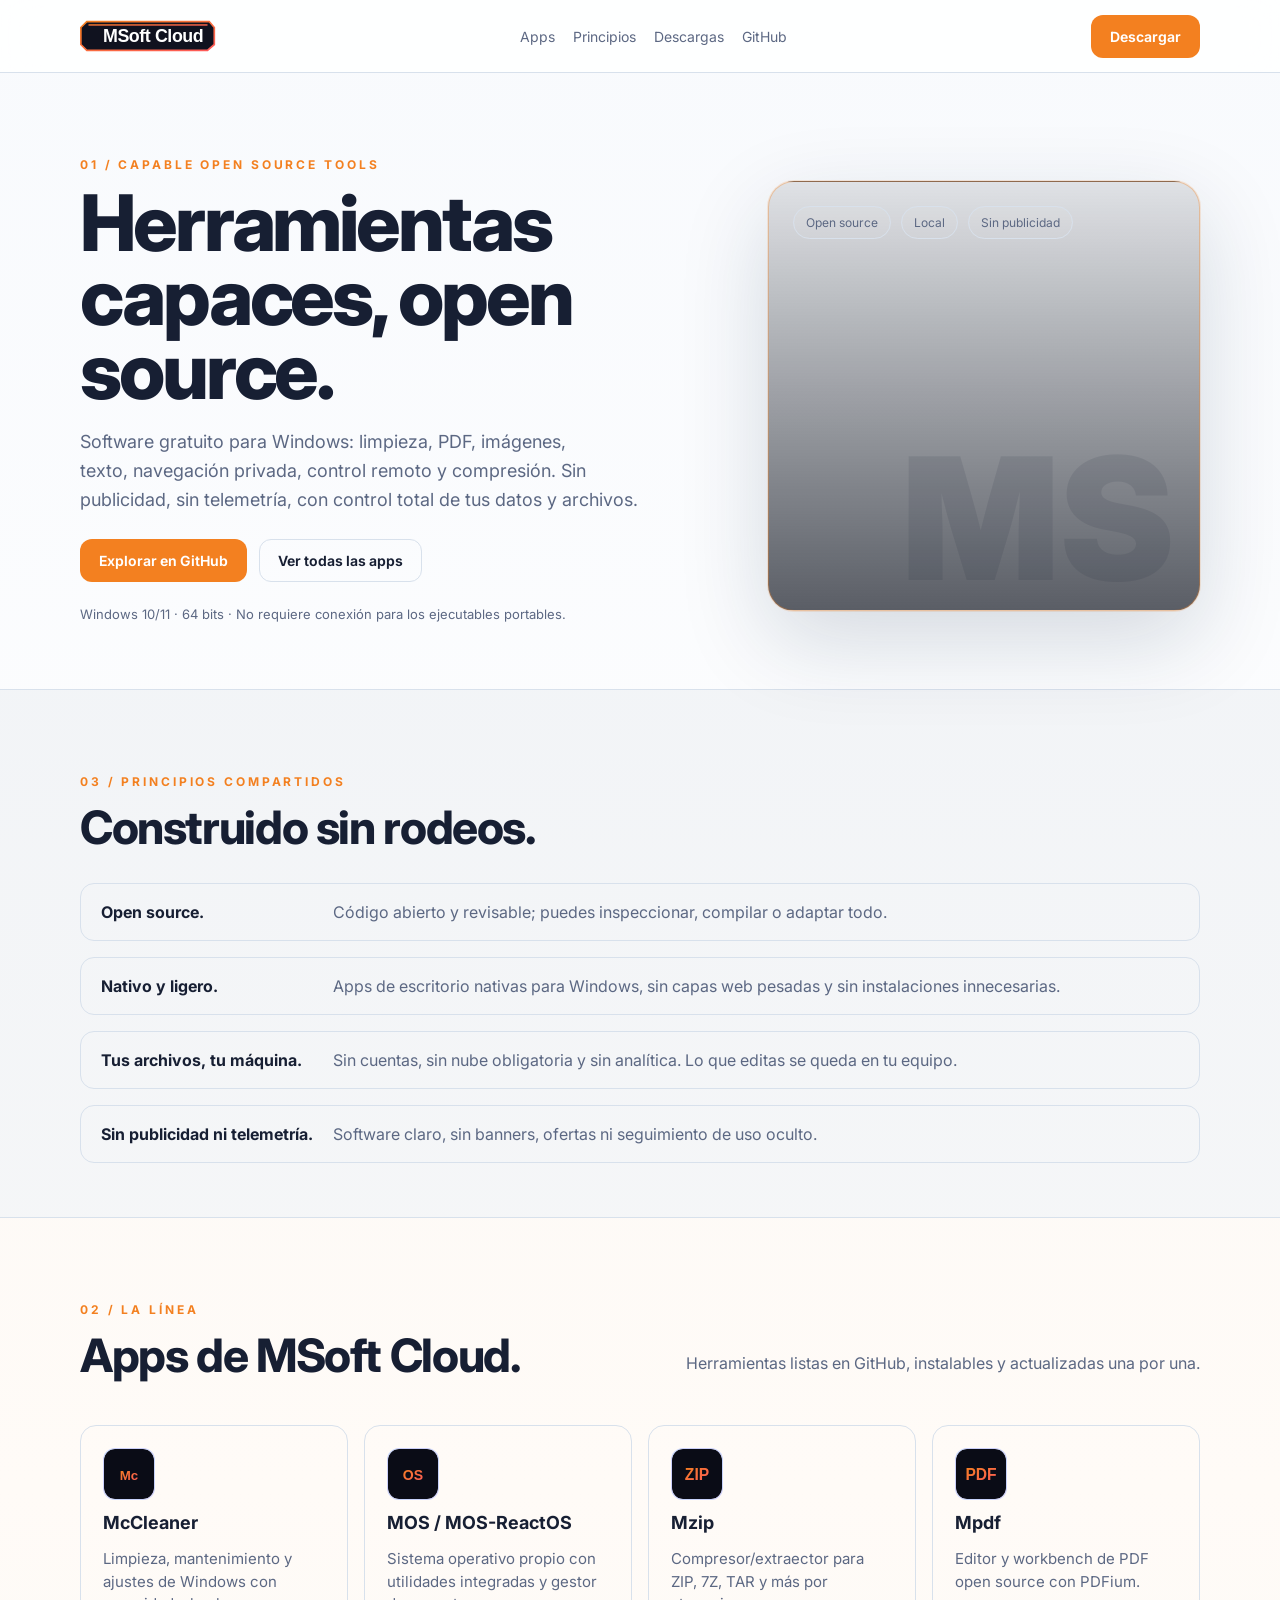
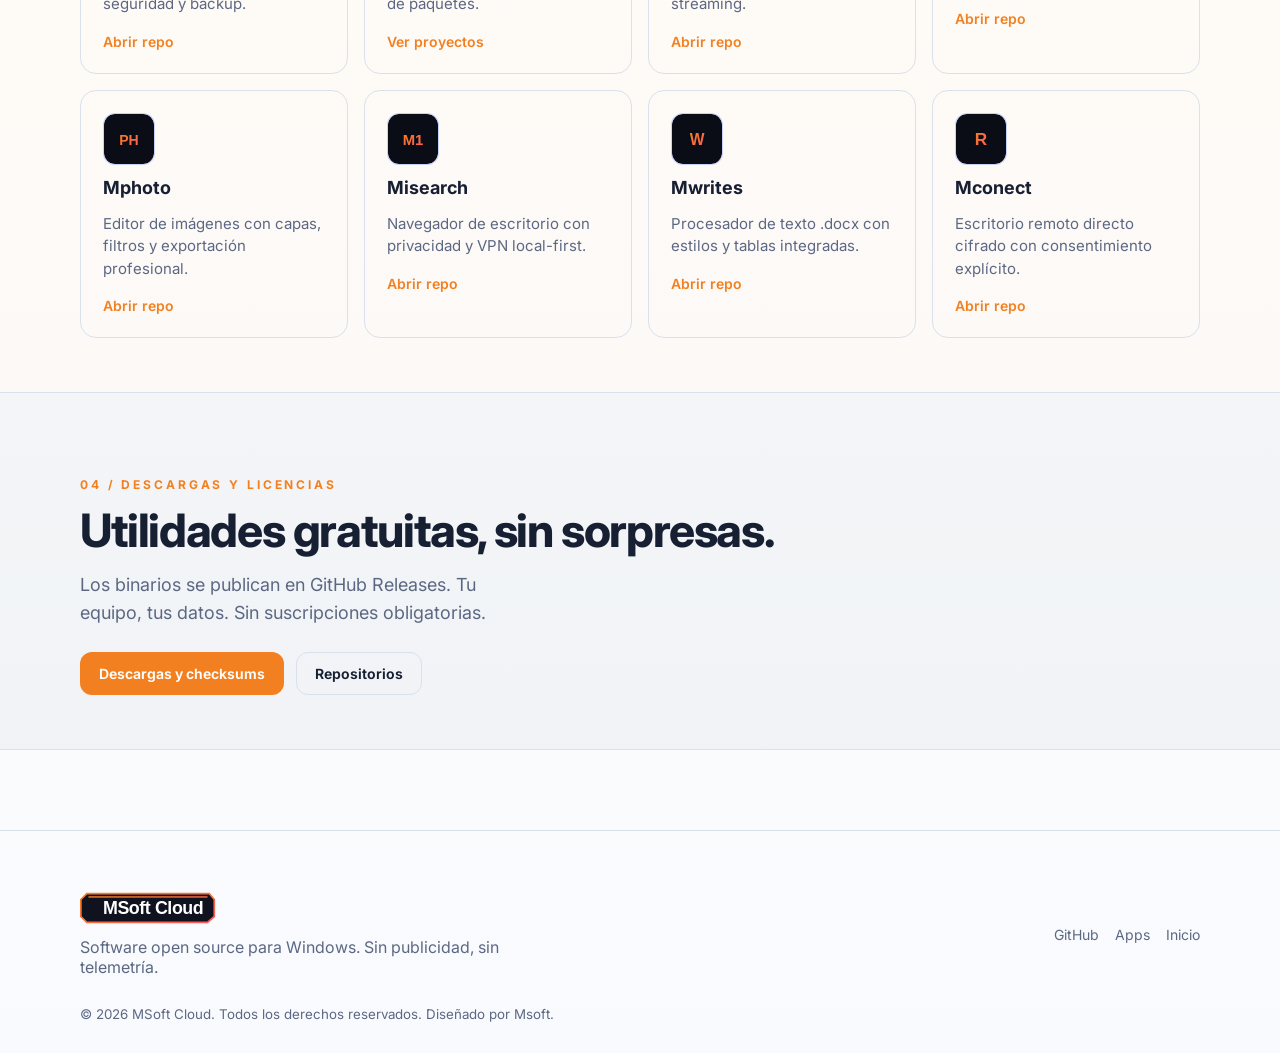
==== commit e11826c9: "feat: pagina de descargas con checksums SHA-256, SEO (canonical, robots, sitemap, 404) y fix iconos" ====
--- a/index.html
+++ b/index.html
@@ -7,6 +7,14 @@
   <meta name="description" content="Suite de herramientas gratuitas y open source para Windows: limpieza, edición de PDF/imágenes/texto, navegación privada, remoto y más.">
   <meta name="theme-color" content="#070b14">
   <link rel="icon" href="assets/img/favicon.svg?v=2" type="image/svg+xml">
+  <link rel="canonical" href="https://msoft.com.es/">
+  <meta property="og:type" content="website">
+  <meta property="og:site_name" content="MSoft Cloud">
+  <meta property="og:title" content="MSoft Cloud — Utilidades open source para Windows">
+  <meta property="og:description" content="Suite de herramientas gratuitas y open source para Windows: limpieza, PDF, imágenes, texto, navegación privada, remoto y compresión.">
+  <meta property="og:url" content="https://msoft.com.es/">
+  <meta property="og:image" content="https://msoft.com.es/assets/img/hero.jpg">
+  <meta name="twitter:card" content="summary_large_image">
   <link rel="preconnect" href="https://fonts.googleapis.com">
   <link rel="preconnect" href="https://fonts.gstatic.com" crossorigin>
   <link href="https://fonts.googleapis.com/css2?family=Inter:wght@400;500;600;700&display=swap" rel="stylesheet">
@@ -23,10 +31,10 @@
       <nav class="main-nav" aria-label="Secciones">
         <a href="#apps">Apps</a>
         <a href="#principles">Principios</a>
-        <a href="#descargas">Descargas</a>
+        <a href="descargas.html">Descargas</a>
         <a href="#github">GitHub</a>
       </nav>
-      <a class="btn btn-primary" href="#descargas">Descargar</a>
+      <a class="btn btn-primary" href="descargas.html">Descargar</a>
     </div>
   </header>
 
@@ -94,49 +102,49 @@
 
         <div class="app-grid">
           <article class="app">
-            <img class="app-icon" src="[data-uri]" alt="Logo de McCleaner" width="52" height="52">>
+            <img class="app-icon" src="[data-uri]" alt="Logo de McCleaner" width="52" height="52">
             <h3>McCleaner</h3>
             <p>Limpieza, mantenimiento y ajustes de Windows con seguridad y backup.</p>
             <a class="app-link" href="https://github.com/montyxace-sys/McCleaner">Abrir repo</a>
           </article>
           <article class="app">
-            <img class="app-icon" src="[data-uri]" alt="Logo de MOS" width="52" height="52">>
+            <img class="app-icon" src="[data-uri]" alt="Logo de MOS" width="52" height="52">
             <h3>MOS / MOS-ReactOS</h3>
             <p>Sistema operativo propio con utilidades integradas y gestor de paquetes.</p>
             <a class="app-link" href="https://github.com/montyxace-sys">Ver proyectos</a>
           </article>
           <article class="app">
-            <img class="app-icon" src="[data-uri]" alt="Logo de Mzip" width="52" height="52">>
+            <img class="app-icon" src="[data-uri]" alt="Logo de Mzip" width="52" height="52">
             <h3>Mzip</h3>
             <p>Compresor/extraector para ZIP, 7Z, TAR y más por streaming.</p>
             <a class="app-link" href="https://github.com/montyxace-sys/Mzip">Abrir repo</a>
           </article>
           <article class="app">
-            <img class="app-icon" src="[data-uri]" alt="Logo de Mpdf" width="52" height="52">>
+            <img class="app-icon" src="[data-uri]" alt="Logo de Mpdf" width="52" height="52">
             <h3>Mpdf</h3>
             <p>Editor y workbench de PDF open source con PDFium.</p>
             <a class="app-link" href="https://github.com/montyxace-sys/Mpdf">Abrir repo</a>
           </article>
           <article class="app">
-            <img class="app-icon" src="[data-uri]" alt="Logo de Mphoto" width="52" height="52">>
+            <img class="app-icon" src="[data-uri]" alt="Logo de Mphoto" width="52" height="52">
             <h3>Mphoto</h3>
             <p>Editor de imágenes con capas, filtros y exportación profesional.</p>
             <a class="app-link" href="https://github.com/montyxace-sys/Mphoto">Abrir repo</a>
           </article>
           <article class="app">
-            <img class="app-icon" src="[data-uri]" alt="Logo de Misearch" width="52" height="52">>
+            <img class="app-icon" src="[data-uri]" alt="Logo de Misearch" width="52" height="52">
             <h3>Misearch</h3>
             <p>Navegador de escritorio con privacidad y VPN local-first.</p>
             <a class="app-link" href="https://github.com/montyxace-sys/Misearch">Abrir repo</a>
           </article>
           <article class="app">
-            <img class="app-icon" src="[data-uri]" alt="Logo de Mwrites" width="52" height="52">>
+            <img class="app-icon" src="[data-uri]" alt="Logo de Mwrites" width="52" height="52">
             <h3>Mwrites</h3>
             <p>Procesador de texto .docx con estilos y tablas integradas.</p>
             <a class="app-link" href="https://github.com/montyxace-sys/Mwrites">Abrir repo</a>
           </article>
           <article class="app">
-            <img class="app-icon" src="[data-uri]" alt="Logo de Mconect" width="52" height="52">>
+            <img class="app-icon" src="[data-uri]" alt="Logo de Mconect" width="52" height="52">
             <h3>Mconect</h3>
             <p>Escritorio remoto directo cifrado con consentimiento explícito.</p>
             <a class="app-link" href="https://github.com/montyxace-sys/Mconect">Abrir repo</a>
@@ -151,7 +159,7 @@
         <h2>Utilidades gratuitas, sin sorpresas.</h2>
         <p class="lede">Los binarios se publican en GitHub Releases. Tu equipo, tus datos. Sin suscripciones obligatorias.</p>
         <div class="hero-actions">
-          <a class="btn btn-primary" href="https://github.com/montyxace-sys" target="_blank" rel="noopener">Ir a GitHub</a>
+          <a class="btn btn-primary" href="descargas.html">Descargas y checksums</a>
           <a class="btn btn-ghost" href="https://github.com/montyxace-sys?tab=repositories" target="_blank" rel="noopener">Repositorios</a>
         </div>
       </div>
--- a/assets/css/styles.css
+++ b/assets/css/styles.css
@@ -70,9 +70,9 @@
   border-radius: 12px; padding: 12px 18px; font-weight: 650; font-size: 14px;
   border: 1px solid transparent; transition: transform .1s, background .2s;
 }
-.btn:hover { transform: translateY(-1px); background: #6b95ff; }
+.btn:hover { transform: translateY(-1px); background: #d96c12; }
 .btn-ghost { background: transparent; border-color: var(--line); color: var(--text); }
-.btn-ghost:hover { background: rgba(255,255,255,.04); }
+.btn-ghost:hover { background: rgba(243,128,32,.08); border-color: rgba(243,128,32,.4); }
 
 .hero-visual { display: grid; place-items: center; }
 .hero-panel {
@@ -109,7 +109,7 @@
   background: rgba(255,255,255,.03); border: 1px solid var(--line);
   border-radius: 16px; padding: 22px; transition: transform .15s, border-color .2s, background .2s;
 }
-.app:hover { transform: translateY(-2px); border-color: rgba(91,140,255,.4); background: rgba(255,255,255,.05); }
+.app:hover { transform: translateY(-2px); border-color: rgba(243,128,32,.45); background: rgba(255,255,255,.6); }
 .app-icon {
   width: 52px; height: 52px; border-radius: 12px;
   background: linear-gradient(135deg, rgba(91,140,255,.18), rgba(155,107,255,.18));
@@ -129,6 +129,36 @@
 .footer-links a:hover { color: var(--text); }
 .footer-foot { margin-top: 26px; color: var(--muted); }
 
+.release-grid { display: grid; grid-template-columns: repeat(auto-fit, minmax(320px, 1fr)); gap: 18px; margin-top: 26px; }
+.release {
+  background: var(--panel); border: 1px solid var(--line);
+  border-radius: 18px; padding: 22px; display: flex; flex-direction: column; gap: 12px;
+  box-shadow: 0 12px 30px rgba(15,35,70,.05);
+}
+.release-head { display: flex; align-items: center; gap: 14px; }
+.release-head h3 { margin: 0; font-size: 19px; }
+.release p { color: var(--muted); font-size: 15px; line-height: 1.5; margin: 0; }
+.version {
+  display: inline-block; margin-top: 4px; padding: 2px 9px; border-radius: 999px;
+  font-size: 12px; font-weight: 700; color: var(--accent);
+  background: rgba(243,128,32,.10); border: 1px solid rgba(243,128,32,.28);
+}
+.assets { list-style: none; margin: 4px 0 0; padding: 0; display: grid; gap: 8px; }
+.assets li {
+  display: grid; grid-template-columns: 82px 1fr; align-items: center; gap: 6px 10px;
+  padding: 9px 11px; border: 1px solid var(--line); border-radius: 10px; background: var(--bg-soft);
+}
+.asset-kind { font-size: 11px; text-transform: uppercase; letter-spacing: .08em; color: var(--muted); font-weight: 700; }
+.asset-name { color: var(--text); text-decoration: none; font-weight: 600; font-size: 14px; overflow-wrap: anywhere; }
+.asset-name:hover { color: var(--accent); text-decoration: underline; }
+.asset-sha { grid-column: 1 / -1; font-size: 11px; color: var(--muted); overflow-wrap: anywhere; }
+.release-actions { margin-top: auto; padding-top: 8px; }
+.pending { color: var(--muted); font-size: 14px; line-height: 1.55; }
+.code-block { margin: 0 0 14px; border: 1px solid var(--line); border-radius: 12px; background: var(--bg-soft); padding: 14px 16px; }
+.code-label { margin: 0 0 8px; font-size: 12px; font-weight: 700; text-transform: uppercase; letter-spacing: .1em; color: var(--accent); }
+.code-block pre { margin: 0; overflow-x: auto; }
+.code-block code { font-family: ui-monospace, SFMono-Regular, Consolas, monospace; font-size: 13px; color: var(--text); }
+
 @media (max-width: 760px) {
   .section { padding: 56px 0 36px; }
   h1 { font-size: 40px; }
